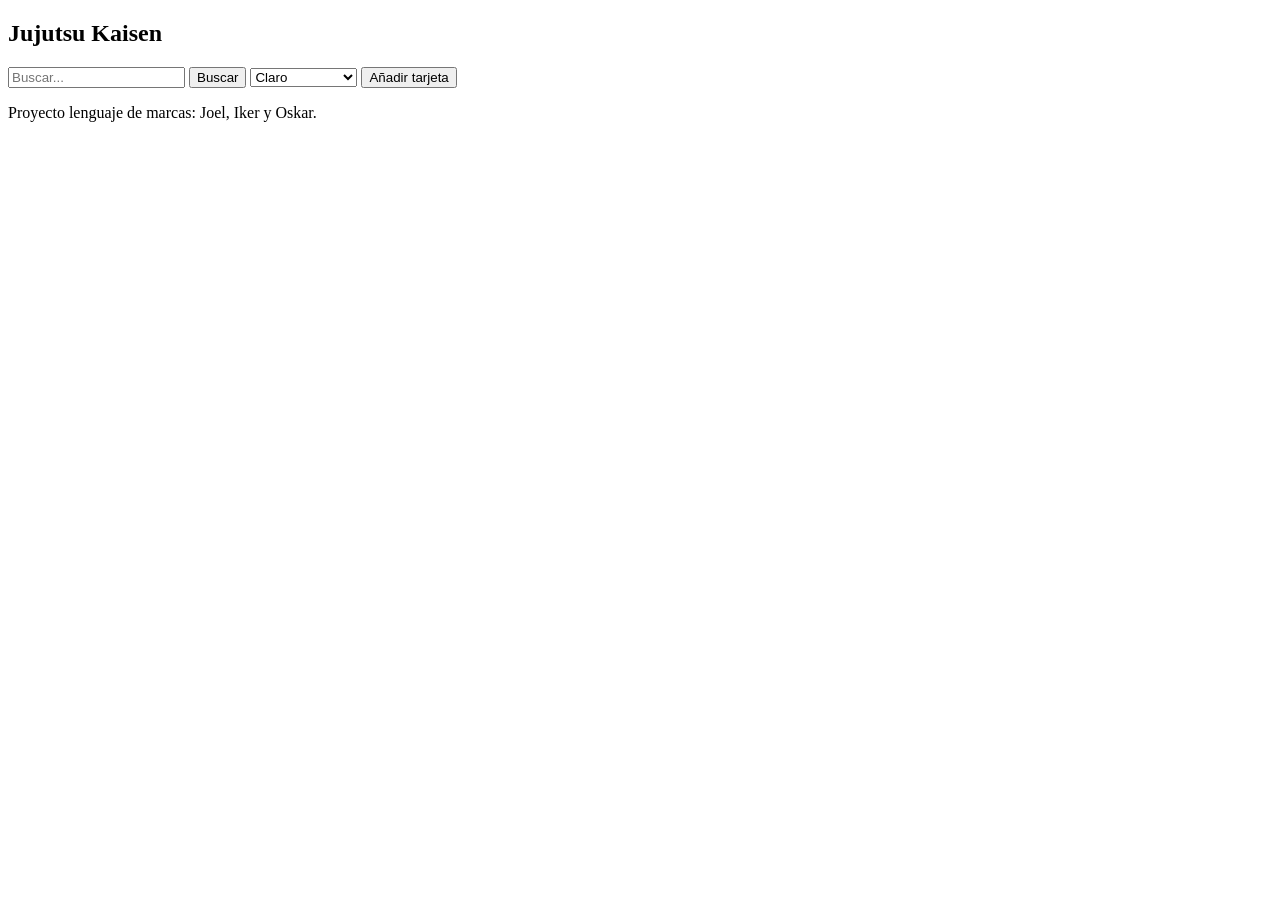
==== main.html @ 1332f261 "Add files via upload" ====
<!DOCTYPE html>
<html lang="es">
<head>
  <meta charset="UTF-8">
  <title>Jujutsu Kaisen</title>
  <link rel="stylesheet" href="styles/main.css">
  <script defer src="script/script.js"></script>
</head>
<body>

    <header>
        <h2>Jujutsu Kaisen</h2>

        <input type="text" id="buscar" placeholder="Buscar...">
        <button id="btnBuscar">Buscar</button>

        <select id="tema">
            <option value="claro">Claro</option>
            <option value="oscuro">Oscuro</option>
            <option value="personal">Personalizado</option>
        </select>

        <button id="btnAdd">Añadir tarjeta</button>
    </header>

    <footer>
        <p>Proyecto lenguaje de marcas: Joel, Iker y Oskar.</p>
    </footer>


</body>
</html>
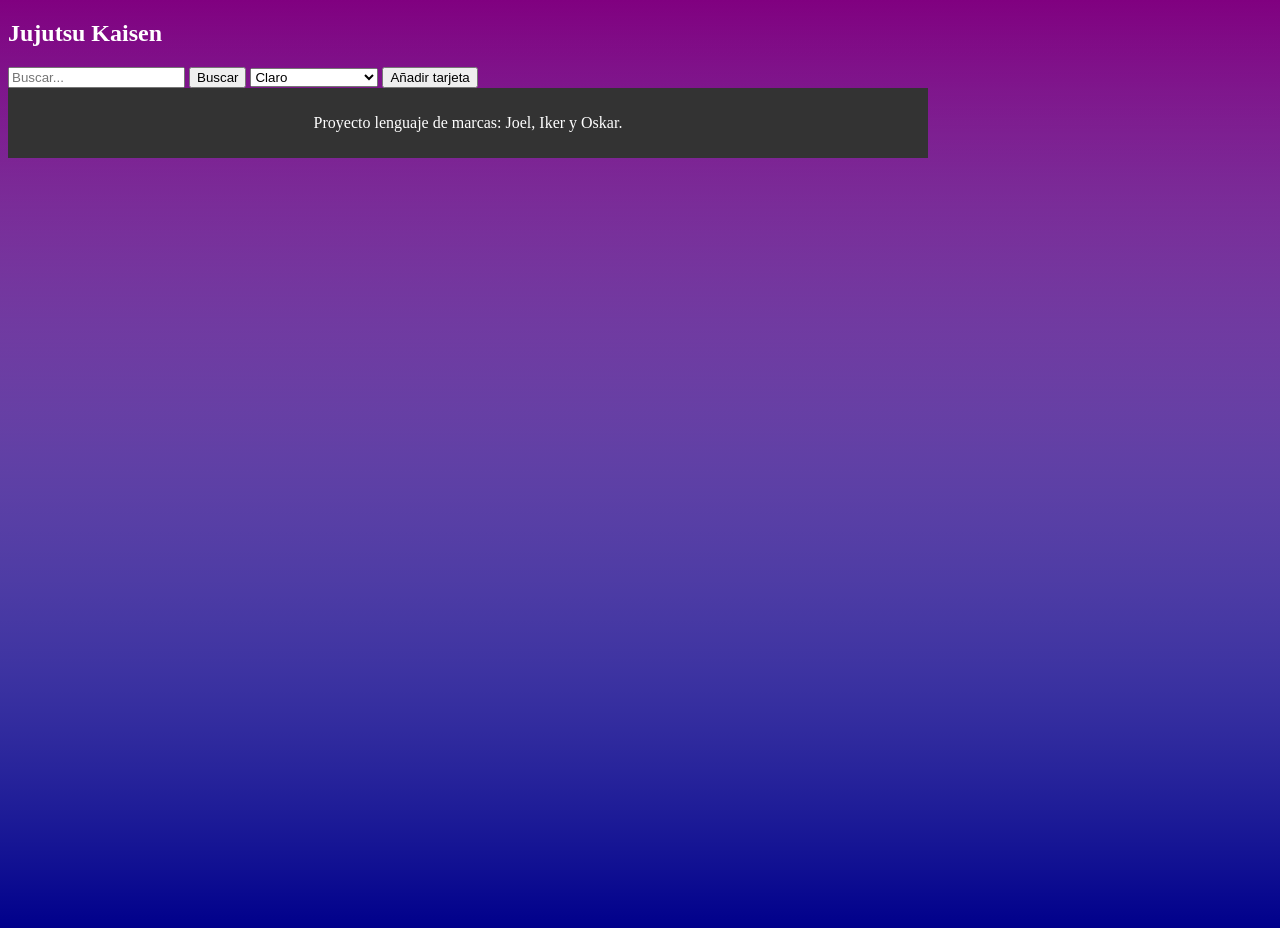
==== commit 2daccff2: "Add files via upload" ====
--- a/main.html
+++ b/main.html
@@ -1,32 +1,30 @@
-<!DOCTYPE html>
-<html lang="es">
-<head>
-  <meta charset="UTF-8">
-  <title>Jujutsu Kaisen</title>
-  <link rel="stylesheet" href="styles/main.css">
-  <script defer src="script/script.js"></script>
-</head>
-<body>
-
-    <header>
-        <h2>Jujutsu Kaisen</h2>
-
-        <input type="text" id="buscar" placeholder="Buscar...">
-        <button id="btnBuscar">Buscar</button>
-
-        <select id="tema">
-            <option value="claro">Claro</option>
-            <option value="oscuro">Oscuro</option>
-            <option value="personal">Personalizado</option>
-        </select>
-
-        <button id="btnAdd">Añadir tarjeta</button>
-    </header>
-
-    <footer>
-        <p>Proyecto lenguaje de marcas: Joel, Iker y Oskar.</p>
-    </footer>
-
-
-</body>
-</html>
+<!DOCTYPE html>
+<html lang="es">
+<head>
+  <meta charset="UTF-8">
+  <title>Jujutsu Kaisen</title>
+  <link rel="stylesheet" href="styles/main.css">
+  <script defer src="script/script.js"></script>
+</head>
+<header>
+        <h2>Jujutsu Kaisen</h2>
+
+        <input type="text" id="buscar" placeholder="Buscar...">
+        <button id="btnBuscar">Buscar</button>
+
+        <select id="tema">
+            <option value="claro">Claro</option>
+            <option value="oscuro">Oscuro</option>
+            <option value="personal">Personalizado</option>
+            <option value="restaurar">Restaurar colores</option>
+        </select>
+
+        <button id="btnAdd">Añadir tarjeta</button>
+</header>
+<body>
+
+</body>
+<footer>
+        <p>Proyecto lenguaje de marcas: Joel, Iker y Oskar.</p>
+</footer>
+</html>
--- a/styles/main.css
+++ b/styles/main.css
@@ -0,0 +1,21 @@
+body{
+    font-family: 'Times New Roman', Times, serif;
+    background:
+        linear-gradient(to top, darkblue, transparent),
+        linear-gradient(to bottom, purple, transparent);
+    color: white;
+    min-height: 100vh;
+   /* align-items: center;*/
+}
+header{
+    height: max-content;
+    width: 100%;
+}
+footer {
+  background-color: #333;
+  width: 100vh;
+  height: max-content;
+  color: white;
+  text-align: center;
+  padding: 10px;
+}
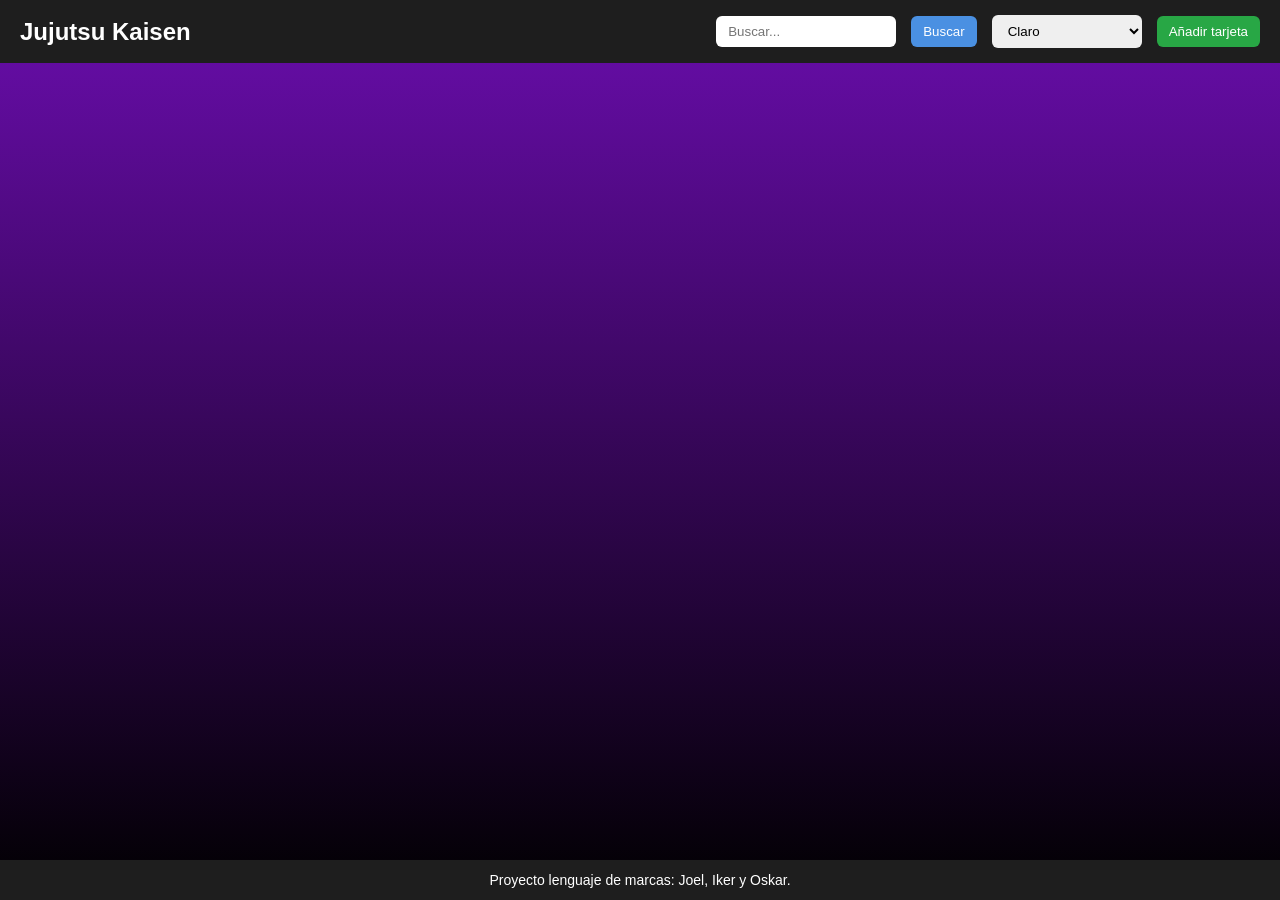
==== commit 4c7635d1: "Add files via upload" ====
--- a/main.html
+++ b/main.html
@@ -1,30 +1,50 @@
-<!DOCTYPE html>
-<html lang="es">
-<head>
-  <meta charset="UTF-8">
-  <title>Jujutsu Kaisen</title>
-  <link rel="stylesheet" href="styles/main.css">
-  <script defer src="script/script.js"></script>
-</head>
-<header>
-        <h2>Jujutsu Kaisen</h2>
-
-        <input type="text" id="buscar" placeholder="Buscar...">
-        <button id="btnBuscar">Buscar</button>
-
-        <select id="tema">
-            <option value="claro">Claro</option>
-            <option value="oscuro">Oscuro</option>
-            <option value="personal">Personalizado</option>
-            <option value="restaurar">Restaurar colores</option>
-        </select>
-
-        <button id="btnAdd">Añadir tarjeta</button>
-</header>
-<body>
-
-</body>
-<footer>
-        <p>Proyecto lenguaje de marcas: Joel, Iker y Oskar.</p>
-</footer>
-</html>
+<!DOCTYPE html>
+<html lang="es">
+<head>
+    <meta charset="UTF-8">
+    <title>Jujutsu Kaisen</title>
+    <link rel="stylesheet" href="styles/main.css">
+    <script defer src="script/script.js"></script>
+</head>
+
+<body>
+
+<header>
+    <h2>Jujutsu Kaisen</h2>
+
+    <input type="text" id="buscar" placeholder="Buscar...">
+    <button id="btnBuscar">Buscar</button>
+
+    <select id="tema">
+        <option value="claro">Claro</option>
+        <option value="oscuro">Oscuro</option>
+        <option value="personal">Personalizado</option>
+        <option value="restaurar">Restaurar colores</option>
+    </select>
+
+    <button id="btnAdd">Añadir tarjeta</button>
+</header>
+
+<div id="panelColores" class="modalColores">
+    <div class="panelContenido">
+        <label>Header:</label>
+        <input type="color" id="colorHeader">
+
+        <label>Body:</label>
+        <input type="color" id="colorBody">
+
+        <label>Footer:</label>
+        <input type="color" id="colorFooter">
+
+        <button id="btnAplicarColores">Aplicar</button>
+    </div>
+</div>
+
+<div id="resultado"></div>
+
+<footer>
+    <p>Proyecto lenguaje de marcas: Joel, Iker y Oskar.</p>
+</footer>
+
+</body>
+</html>
--- a/styles/main.css
+++ b/styles/main.css
@@ -1,21 +1,137 @@
-body{
-    font-family: 'Times New Roman', Times, serif;
-    background:
-        linear-gradient(to top, darkblue, transparent),
-        linear-gradient(to bottom, purple, transparent);
-    color: white;
-    min-height: 100vh;
-   /* align-items: center;*/
-}
-header{
-    height: max-content;
-    width: 100%;
-}
-footer {
-  background-color: #333;
-  width: 100vh;
-  height: max-content;
-  color: white;
-  text-align: center;
-  padding: 10px;
-}+/* ====== RESET BÁSICO ====== */
+* {
+    margin: 0;
+    padding: 0;
+    box-sizing: border-box;
+    font-family: Arial, Helvetica, sans-serif;
+}
+
+/* ====== ESTILOS GENERALES ====== */
+body {
+    background: linear-gradient(to bottom, #6a0dad, #000000);
+    min-height: 100vh;
+    display: flex;
+    flex-direction: column;
+    color: white;
+}
+
+/* ====== HEADER ====== */
+header {
+    background-color: #1e1e1e;
+    color: white;
+    padding: 15px 20px;
+    display: flex;
+    align-items: center;
+    gap: 15px;
+    flex-wrap: wrap;
+}
+
+header h2 {
+    font-size: 24px;
+    margin-right: auto;
+}
+
+/* ====== INPUT DE BÚSQUEDA ====== */
+#buscar {
+    padding: 8px 12px;
+    border-radius: 6px;
+    border: none;
+    outline: none;
+    width: 180px;
+}
+
+#btnBuscar {
+    padding: 8px 12px;
+    border: none;
+    background-color: #4a90e2;
+    color: white;
+    border-radius: 6px;
+    cursor: pointer;
+    transition: 0.2s;
+}
+
+#btnBuscar:hover {
+    background-color: #357ac9;
+}
+
+/* ====== SELECTOR DE TEMA ====== */
+#tema {
+    padding: 8px 12px;
+    border-radius: 6px;
+    border: none;
+    cursor: pointer;
+}
+
+/* ====== BOTÓN AÑADIR TARJETA ====== */
+#btnAdd {
+    padding: 8px 12px;
+    background-color: #28a745;
+    color: white;
+    border: none;
+    border-radius: 6px;
+    cursor: pointer;
+    transition: 0.2s;
+}
+
+#btnAdd:hover {
+    background-color: #1f8a38;
+}
+
+/* ====== PANEL CENTRADO ====== */
+.modalColores {
+    display: none;
+    position: fixed;
+    inset: 0;
+    background: rgba(0,0,0,0.6);
+    justify-content: center;
+    align-items: center;
+}
+
+.panelContenido {
+    background: #2a2a2a;
+    padding: 20px;
+    border-radius: 10px;
+    display: flex;
+    flex-direction: column;
+    gap: 12px;
+    width: 260px;
+}
+
+.panelContenido label {
+    color: white;
+}
+
+.panelContenido input[type="color"] {
+    width: 50px;
+    height: 50px;
+    border: none;
+    cursor: pointer;
+}
+
+#btnAplicarColores {
+    padding: 10px;
+    background-color: #ff9800;
+    color: white;
+    border: none;
+    border-radius: 6px;
+    cursor: pointer;
+}
+
+#btnAplicarColores:hover {
+    background-color: #e68900;
+}
+
+/* ====== TARJETAS ====== */
+.tarjeta {
+    margin-top: 20px;
+}
+
+/* ====== FOOTER ====== */
+footer {
+    margin-top: auto;
+    background-color: #1e1e1e;
+    color: white;
+    text-align: center;
+    padding: 12px;
+    font-size: 14px;
+}
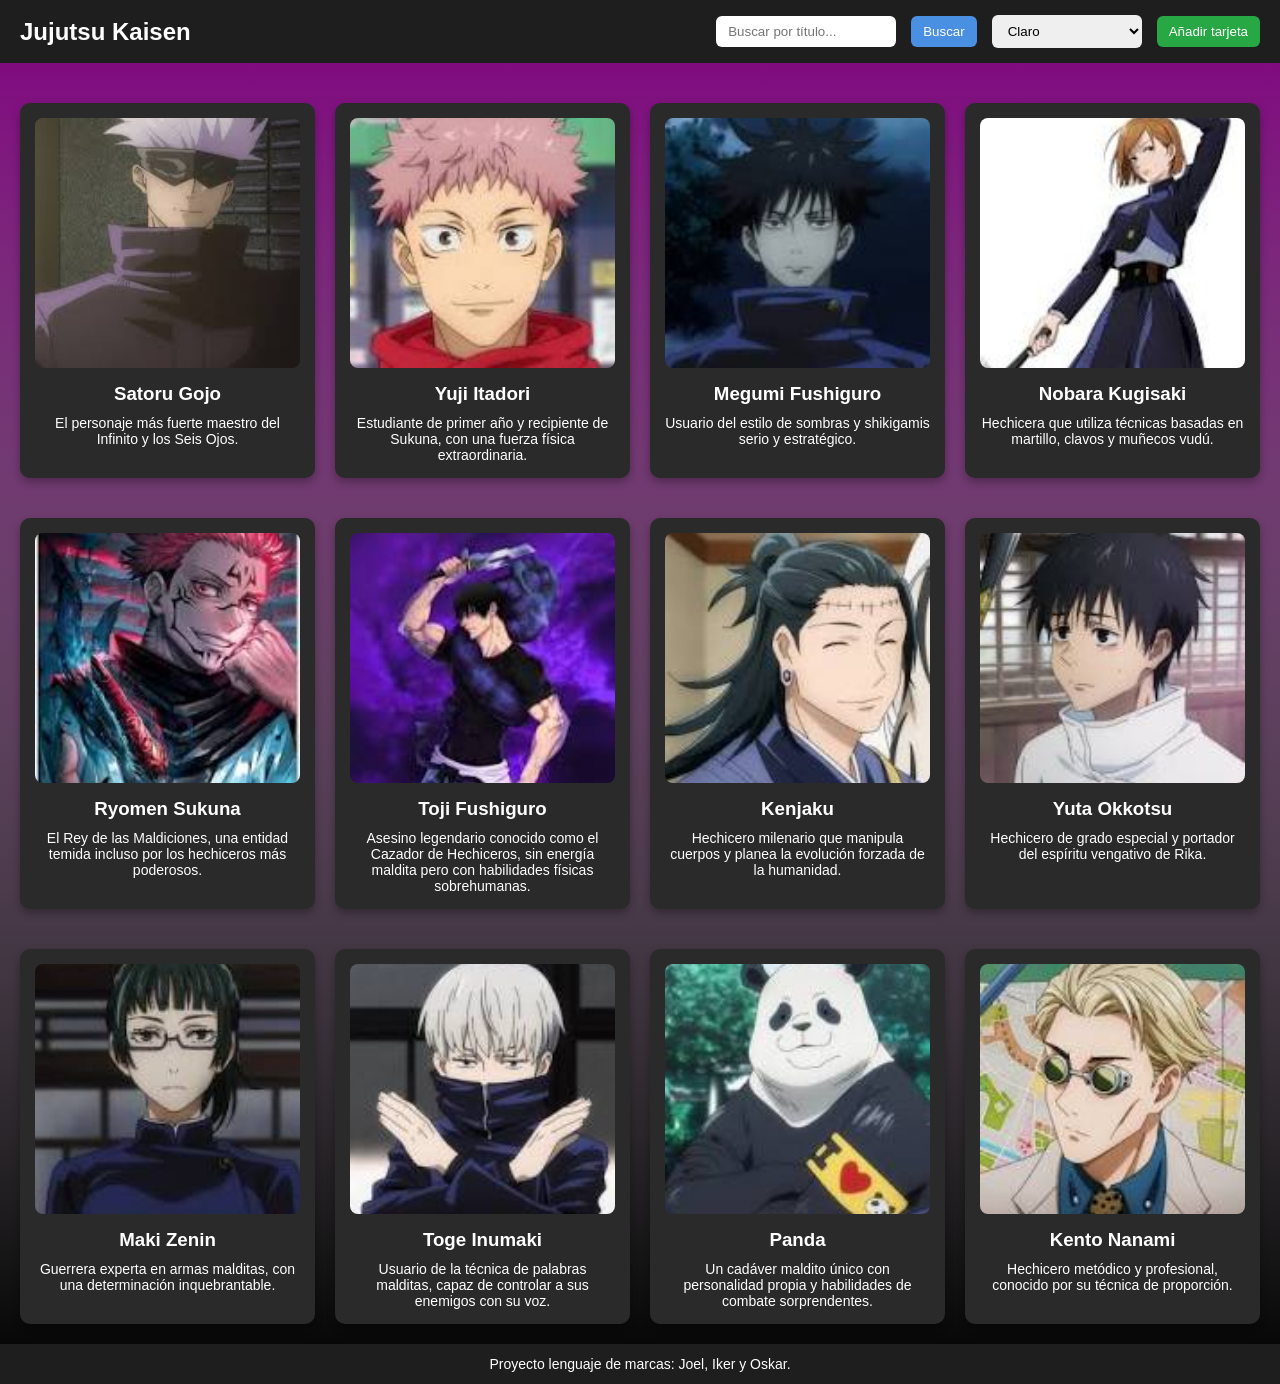
==== commit 9e274a87: "acabado" ====
--- a/main.html
+++ b/main.html
@@ -12,7 +12,7 @@
 <header>
     <h2>Jujutsu Kaisen</h2>
 
-    <input type="text" id="buscar" placeholder="Buscar...">
+    <input type="text" id="buscar" placeholder="Buscar por título...">
     <button id="btnBuscar">Buscar</button>
 
     <select id="tema">
@@ -37,14 +37,31 @@
         <input type="color" id="colorFooter">
 
         <button id="btnAplicarColores">Aplicar</button>
+        <button id="btnCerrarModalColores" style="background-color: #dc3545; color: white; border: none; padding: 10px; border-radius: 6px; cursor: pointer; margin-top: 5px;">Cancelar</button>
     </div>
 </div>
 
-<div id="resultado"></div>
+<div id="modalAdd" class="modalColores">
+    <div class="panelContenido">
+        <label>Título:</label>
+        <input type="text" id="nuevoTitulo" placeholder="Ej: Sukuna" style="padding: 5px;">
+        
+        <label>Descripción:</label>
+        <textarea id="nuevaDesc" placeholder="Descripción del personaje..." style="padding: 5px; resize: none;"></textarea>
+        
+        <label>Imagen:</label>
+        <input type="file" id="nuevaImagen" accept="image/*" style="color: white;">
+        
+        <button id="btnGuardarTarjeta" style="padding: 10px; background-color: #28a745; color: white; border: none; border-radius: 6px; cursor: pointer;">Guardar Tarjeta</button>
+        <button id="btnCerrarModalAdd" style="padding: 10px; background-color: #dc3545; color: white; border: none; border-radius: 6px; cursor: pointer; margin-top: 5px;">Cancelar</button>
+    </div>
+</div>
+
+<main id="resultado"></main>
 
 <footer>
     <p>Proyecto lenguaje de marcas: Joel, Iker y Oskar.</p>
 </footer>
 
 </body>
-</html>
+</html>
--- a/styles/main.css
+++ b/styles/main.css
@@ -1,137 +1,157 @@
-/* ====== RESET BÁSICO ====== */
-* {
-    margin: 0;
-    padding: 0;
-    box-sizing: border-box;
-    font-family: Arial, Helvetica, sans-serif;
-}
-
-/* ====== ESTILOS GENERALES ====== */
-body {
-    background: linear-gradient(to bottom, #6a0dad, #000000);
-    min-height: 100vh;
-    display: flex;
-    flex-direction: column;
-    color: white;
-}
-
-/* ====== HEADER ====== */
-header {
-    background-color: #1e1e1e;
-    color: white;
-    padding: 15px 20px;
-    display: flex;
-    align-items: center;
-    gap: 15px;
-    flex-wrap: wrap;
-}
-
-header h2 {
-    font-size: 24px;
-    margin-right: auto;
-}
-
-/* ====== INPUT DE BÚSQUEDA ====== */
-#buscar {
-    padding: 8px 12px;
-    border-radius: 6px;
-    border: none;
-    outline: none;
-    width: 180px;
-}
-
-#btnBuscar {
-    padding: 8px 12px;
-    border: none;
-    background-color: #4a90e2;
-    color: white;
-    border-radius: 6px;
-    cursor: pointer;
-    transition: 0.2s;
-}
-
-#btnBuscar:hover {
-    background-color: #357ac9;
-}
-
-/* ====== SELECTOR DE TEMA ====== */
-#tema {
-    padding: 8px 12px;
-    border-radius: 6px;
-    border: none;
-    cursor: pointer;
-}
-
-/* ====== BOTÓN AÑADIR TARJETA ====== */
-#btnAdd {
-    padding: 8px 12px;
-    background-color: #28a745;
-    color: white;
-    border: none;
-    border-radius: 6px;
-    cursor: pointer;
-    transition: 0.2s;
-}
-
-#btnAdd:hover {
-    background-color: #1f8a38;
-}
-
-/* ====== PANEL CENTRADO ====== */
-.modalColores {
-    display: none;
-    position: fixed;
-    inset: 0;
-    background: rgba(0,0,0,0.6);
-    justify-content: center;
-    align-items: center;
-}
-
-.panelContenido {
-    background: #2a2a2a;
-    padding: 20px;
-    border-radius: 10px;
-    display: flex;
-    flex-direction: column;
-    gap: 12px;
-    width: 260px;
-}
-
-.panelContenido label {
-    color: white;
-}
-
-.panelContenido input[type="color"] {
-    width: 50px;
-    height: 50px;
-    border: none;
-    cursor: pointer;
-}
-
-#btnAplicarColores {
-    padding: 10px;
-    background-color: #ff9800;
-    color: white;
-    border: none;
-    border-radius: 6px;
-    cursor: pointer;
-}
-
-#btnAplicarColores:hover {
-    background-color: #e68900;
-}
-
-/* ====== TARJETAS ====== */
-.tarjeta {
-    margin-top: 20px;
-}
-
-/* ====== FOOTER ====== */
-footer {
-    margin-top: auto;
-    background-color: #1e1e1e;
-    color: white;
-    text-align: center;
-    padding: 12px;
-    font-size: 14px;
-}
+/* ====== RESET BÁSICO ====== */
+* {
+    margin: 0;
+    padding: 0;
+    box-sizing: border-box;
+    font-family: Arial, Helvetica, sans-serif;
+}
+
+/* ====== ESTILOS GENERALES ====== */
+body {
+    background:
+        linear-gradient(to top, black, transparent),
+        linear-gradient(to bottom, purple, transparent);
+    color: white;
+    min-height: 100vh;
+
+    display: grid;
+    grid-template-rows: auto 1fr auto;
+    grid-template-areas:
+        "header"
+        "main"
+        "footer";
+}
+
+/* ====== HEADER ====== */
+header {
+    grid-area: header; 
+    background-color: #1e1e1e;
+    color: white;
+    padding: 15px 20px;
+    display: flex;
+    align-items: center;
+    gap: 15px;
+    flex-wrap: wrap;
+}
+
+header h2 {
+    font-size: 24px;
+    margin-right: auto;
+}
+
+/* ====== MAIN (GALERÍA) ====== */
+main {
+    grid-area: main; 
+    padding: 20px;
+    display: grid;
+    grid-template-columns: repeat(auto-fit, minmax(250px, 1fr));
+    gap: 20px;
+}
+
+
+
+/* ====== INPUT DE BÚSQUEDA ====== */
+#buscar {
+    padding: 8px 12px;
+    border-radius: 6px;
+    border: none;
+    outline: none;
+    width: 180px;
+}
+
+#btnBuscar {
+    padding: 8px 12px;
+    border: none;
+    background-color: #4a90e2;
+    color: white;
+    border-radius: 6px;
+    cursor: pointer;
+    transition: 0.2s;
+}
+
+#btnBuscar:hover {
+    background-color: #357ac9;
+}
+
+/* ====== SELECTOR DE TEMA ====== */
+#tema {
+    padding: 8px 12px;
+    border-radius: 6px;
+    border: none;
+    cursor: pointer;
+}
+
+/* ====== BOTÓN AÑADIR TARJETA ====== */
+#btnAdd {
+    padding: 8px 12px;
+    background-color: #28a745;
+    color: white;
+    border: none;
+    border-radius: 6px;
+    cursor: pointer;
+    transition: 0.2s;
+}
+
+#btnAdd:hover {
+    background-color: #1f8a38;
+}
+
+/* ====== PANEL CENTRADO ====== */
+.modalColores {
+    display: none;
+    position: fixed;
+    inset: 0;
+    background: rgba(0,0,0,0.6);
+    justify-content: center;
+    align-items: center;
+}
+
+.panelContenido {
+    background: #2a2a2a;
+    padding: 20px;
+    border-radius: 10px;
+    display: flex;
+    flex-direction: column;
+    gap: 12px;
+    width: 260px;
+}
+
+.panelContenido label {
+    color: white;
+}
+
+.panelContenido input[type="color"] {
+    width: 50px;
+    height: 50px;
+    border: none;
+    cursor: pointer;
+}
+
+#btnAplicarColores {
+    padding: 10px;
+    background-color: #ff9800;
+    color: white;
+    border: none;
+    border-radius: 6px;
+    cursor: pointer;
+}
+
+#btnAplicarColores:hover {
+    background-color: #e68900;
+}
+
+/* ====== TARJETAS ====== */
+.tarjeta {
+    margin-top: 20px;
+}
+
+/* ====== FOOTER ====== */
+footer {
+    grid-area: footer; 
+    margin-top: auto;
+    background-color: #1e1e1e;
+    color: white;
+    text-align: center;
+    padding: 12px;
+    font-size: 14px;
+}
